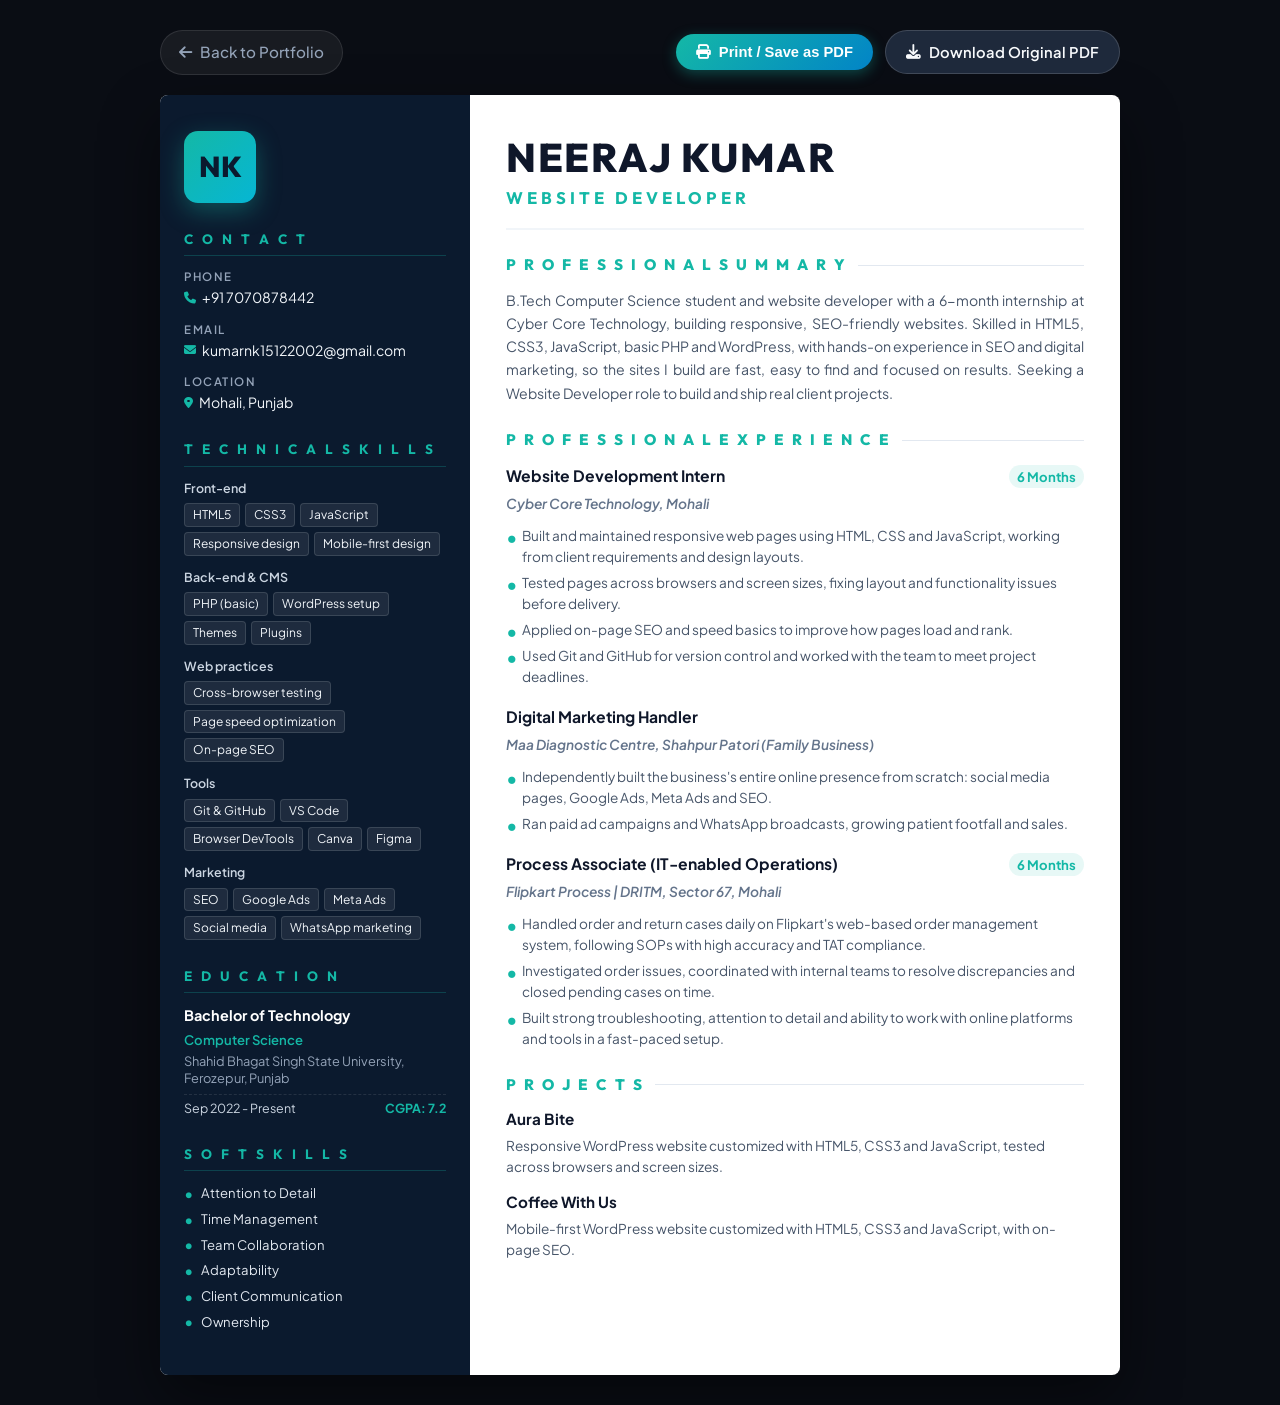
==== resume.html @ 1daba987 "Update portfolio and resume to Website Developer profile, experience, and responsive design" ====
<!DOCTYPE html>
<html lang="en">
<head>
    <meta charset="UTF-8">
    <meta name="viewport" content="width=device-width, initial-scale=1.0">
    <title>Neeraj Kumar - Website Developer | Resume</title>
    <meta name="description" content="Resume of Neeraj Kumar - Website Developer & B.Tech Computer Science Student. Skilled in HTML5, CSS3, JavaScript, WordPress, PHP, and On-Page SEO.">
    
    <!-- Google Fonts -->
    <link rel="preconnect" href="https://fonts.googleapis.com">
    <link rel="preconnect" href="https://fonts.gstatic.com" crossorigin>
    <link href="https://fonts.googleapis.com/css2?family=Outfit:wght@300;400;500;600;700;800&family=Plus+Jakarta+Sans:wght@300;400;500;600;700;800&display=swap" rel="stylesheet">
    
    <!-- Font Awesome -->
    <link rel="stylesheet" href="https://cdnjs.cloudflare.com/ajax/libs/font-awesome/6.5.1/css/all.min.css">
    
    <style>
        :root {
            --sidebar-bg: #0b1a2e;
            --sidebar-card: rgba(255, 255, 255, 0.05);
            --sidebar-text: #e2e8f0;
            --sidebar-muted: #94a3b8;
            --accent-teal: #14b8a6;
            --accent-cyan: #06b6d4;
            --accent-badge: #0284c7;
            --main-bg: #ffffff;
            --main-text: #1e293b;
            --main-subtext: #475569;
            --main-heading: #0f172a;
            --border-light: #e2e8f0;
            --shadow: 0 10px 30px rgba(0, 0, 0, 0.12);
        }

        * {
            box-sizing: border-box;
            margin: 0;
            padding: 0;
        }

        body {
            font-family: 'Plus Jakarta Sans', sans-serif;
            background: #0a0d14;
            color: var(--main-text);
            line-height: 1.5;
            padding: 30px 15px;
            min-height: 100vh;
        }

        /* Top Action Bar (hidden on print) */
        .top-action-bar {
            max-width: 960px;
            margin: 0 auto 20px auto;
            display: flex;
            align-items: center;
            justify-content: space-between;
            gap: 12px;
            flex-wrap: wrap;
        }

        .action-link {
            display: inline-flex;
            align-items: center;
            gap: 8px;
            color: #94a3b8;
            text-decoration: none;
            font-size: 0.95rem;
            font-weight: 500;
            padding: 10px 18px;
            background: rgba(255, 255, 255, 0.06);
            border: 1px solid rgba(255, 255, 255, 0.1);
            border-radius: 9999px;
            transition: all 0.2s ease;
        }

        .action-link:hover {
            color: #fff;
            background: rgba(255, 255, 255, 0.12);
            border-color: rgba(255, 255, 255, 0.25);
            transform: translateY(-2px);
        }

        .action-buttons {
            display: flex;
            align-items: center;
            gap: 12px;
        }

        .btn-action {
            display: inline-flex;
            align-items: center;
            gap: 8px;
            padding: 10px 20px;
            border-radius: 9999px;
            font-size: 0.92rem;
            font-weight: 600;
            text-decoration: none;
            cursor: pointer;
            border: none;
            transition: all 0.2s ease;
        }

        .btn-print {
            background: linear-gradient(135deg, #14b8a6 0%, #0284c7 100%);
            color: #ffffff;
            box-shadow: 0 4px 14px rgba(20, 184, 166, 0.35);
        }

        .btn-print:hover {
            transform: translateY(-2px);
            box-shadow: 0 6px 20px rgba(20, 184, 166, 0.5);
        }

        .btn-download {
            background: #1e293b;
            color: #f8fafc;
            border: 1px solid rgba(255, 255, 255, 0.15);
        }

        .btn-download:hover {
            background: #334155;
            color: #ffffff;
        }

        /* Resume Page Container */
        .resume-page {
            max-width: 960px;
            margin: 0 auto;
            background: var(--main-bg);
            border-radius: 8px;
            overflow: hidden;
            box-shadow: 0 25px 60px rgba(0, 0, 0, 0.45);
            display: grid;
            grid-template-columns: 310px 1fr;
            min-height: 1280px;
        }

        /* ---------------- LEFT SIDEBAR ---------------- */
        .resume-sidebar {
            background: var(--sidebar-bg);
            color: var(--sidebar-text);
            padding: 36px 24px;
            display: flex;
            flex-direction: column;
            gap: 26px;
        }

        .brand-avatar {
            width: 72px;
            height: 72px;
            border-radius: 14px;
            background: linear-gradient(135deg, #14b8a6 0%, #06b6d4 100%);
            display: flex;
            align-items: center;
            justify-content: center;
            font-family: 'Outfit', sans-serif;
            font-size: 1.8rem;
            font-weight: 800;
            color: #0b1a2e;
            box-shadow: 0 8px 24px rgba(20, 184, 166, 0.35);
        }

        .sidebar-section {
            display: flex;
            flex-direction: column;
            gap: 12px;
        }

        .sidebar-title {
            font-family: 'Outfit', sans-serif;
            font-size: 0.85rem;
            letter-spacing: 3px;
            text-transform: uppercase;
            font-weight: 700;
            color: var(--accent-teal);
            border-bottom: 1px solid rgba(20, 184, 166, 0.25);
            padding-bottom: 6px;
        }

        /* Contact Items */
        .contact-group {
            display: flex;
            flex-direction: column;
            gap: 12px;
        }

        .contact-entry {
            display: flex;
            flex-direction: column;
            gap: 2px;
        }

        .contact-entry .label {
            font-size: 0.72rem;
            letter-spacing: 1.5px;
            text-transform: uppercase;
            color: var(--sidebar-muted);
            font-weight: 600;
        }

        .contact-entry .val {
            font-size: 0.88rem;
            color: #f1f5f9;
            text-decoration: none;
            word-break: break-word;
            display: flex;
            align-items: center;
            gap: 6px;
        }

        .contact-entry .val:hover {
            color: var(--accent-teal);
        }

        /* Technical Skills Pills */
        .skills-group {
            display: flex;
            flex-direction: column;
            gap: 12px;
        }

        .skill-cluster {
            display: flex;
            flex-direction: column;
            gap: 6px;
        }

        .cluster-title {
            font-size: 0.78rem;
            font-weight: 600;
            color: #cbd5e1;
        }

        .skill-pills {
            display: flex;
            flex-wrap: wrap;
            gap: 5px;
        }

        .skill-tag {
            background: rgba(255, 255, 255, 0.08);
            border: 1px solid rgba(255, 255, 255, 0.12);
            color: #f1f5f9;
            font-size: 0.75rem;
            padding: 3px 8px;
            border-radius: 4px;
            line-height: 1.3;
        }

        /* Education */
        .edu-entry {
            display: flex;
            flex-direction: column;
            gap: 3px;
        }

        .edu-degree {
            font-size: 0.9rem;
            font-weight: 700;
            color: #ffffff;
        }

        .edu-major {
            font-size: 0.82rem;
            color: var(--accent-teal);
            font-weight: 600;
        }

        .edu-school {
            font-size: 0.8rem;
            color: var(--sidebar-muted);
            line-height: 1.35;
        }

        .edu-meta {
            display: flex;
            justify-content: space-between;
            font-size: 0.78rem;
            color: #cbd5e1;
            margin-top: 4px;
            padding-top: 4px;
            border-top: 1px dashed rgba(255, 255, 255, 0.1);
        }

        .edu-cgpa {
            font-weight: 700;
            color: var(--accent-teal);
        }

        /* Soft Skills */
        .soft-skills-list {
            list-style: none;
            display: flex;
            flex-direction: column;
            gap: 6px;
        }

        .soft-skills-list li {
            font-size: 0.82rem;
            color: #e2e8f0;
            display: flex;
            align-items: center;
            gap: 8px;
        }

        .soft-skills-list li::before {
            content: "•";
            color: var(--accent-teal);
            font-size: 1.1rem;
            line-height: 0;
        }

        /* ---------------- RIGHT CONTENT ---------------- */
        .resume-main {
            padding: 40px 36px;
            display: flex;
            flex-direction: column;
            gap: 24px;
        }

        /* Main Header */
        .main-header {
            border-bottom: 2px solid #f1f5f9;
            padding-bottom: 18px;
        }

        .candidate-name {
            font-family: 'Outfit', sans-serif;
            font-size: 2.5rem;
            font-weight: 800;
            letter-spacing: 1.5px;
            color: var(--main-heading);
            line-height: 1.1;
            text-transform: uppercase;
        }

        .candidate-role {
            font-family: 'Outfit', sans-serif;
            font-size: 1.05rem;
            letter-spacing: 4px;
            text-transform: uppercase;
            font-weight: 700;
            color: var(--accent-teal);
            margin-top: 6px;
        }

        /* Content Sections */
        .content-section {
            display: flex;
            flex-direction: column;
            gap: 12px;
        }

        .section-header-title {
            font-family: 'Outfit', sans-serif;
            font-size: 0.95rem;
            letter-spacing: 2.5px;
            text-transform: uppercase;
            font-weight: 800;
            color: var(--accent-teal);
            display: flex;
            align-items: center;
            gap: 10px;
        }

        .section-header-title::after {
            content: "";
            flex-grow: 1;
            height: 1px;
            background: #e2e8f0;
        }

        .summary-text {
            font-size: 0.88rem;
            color: var(--main-subtext);
            line-height: 1.65;
            text-align: justify;
        }

        /* Experience Entries */
        .experience-list {
            display: flex;
            flex-direction: column;
            gap: 18px;
        }

        .exp-entry {
            display: flex;
            flex-direction: column;
            gap: 6px;
        }

        .exp-header {
            display: flex;
            align-items: baseline;
            justify-content: space-between;
            flex-wrap: wrap;
            gap: 6px;
        }

        .exp-role {
            font-size: 0.98rem;
            font-weight: 700;
            color: var(--main-heading);
        }

        .exp-duration {
            font-size: 0.82rem;
            font-weight: 700;
            color: var(--accent-teal);
            background: rgba(20, 184, 166, 0.1);
            padding: 2px 8px;
            border-radius: 9999px;
        }

        .exp-company {
            font-size: 0.86rem;
            font-weight: 600;
            color: #64748b;
            font-style: italic;
        }

        .exp-bullets {
            list-style: none;
            padding-left: 0;
            display: flex;
            flex-direction: column;
            gap: 5px;
            margin-top: 4px;
        }

        .exp-bullets li {
            font-size: 0.85rem;
            color: var(--main-subtext);
            line-height: 1.55;
            position: relative;
            padding-left: 16px;
        }

        .exp-bullets li::before {
            content: "•";
            position: absolute;
            left: 0;
            top: -1px;
            color: var(--accent-teal);
            font-size: 1.1rem;
            font-weight: bold;
        }

        /* Projects Entries */
        .projects-list {
            display: flex;
            flex-direction: column;
            gap: 14px;
        }

        .proj-entry {
            display: flex;
            flex-direction: column;
            gap: 4px;
        }

        .proj-title {
            font-size: 0.95rem;
            font-weight: 700;
            color: var(--main-heading);
        }

        .proj-desc {
            font-size: 0.85rem;
            color: var(--main-subtext);
            line-height: 1.55;
        }

        /* Print Styling */
        @media print {
            body {
                background: #ffffff !important;
                padding: 0 !important;
                margin: 0 !important;
            }

            .top-action-bar {
                display: none !important;
            }

            .resume-page {
                box-shadow: none !important;
                border-radius: 0 !important;
                max-width: 100% !important;
                width: 100% !important;
                min-height: auto !important;
                grid-template-columns: 290px 1fr !important;
            }

            .resume-sidebar {
                background: #0b1a2e !important;
                -webkit-print-color-adjust: exact !important;
                print-color-adjust: exact !important;
            }

            .brand-avatar {
                background: #14b8a6 !important;
                -webkit-print-color-adjust: exact !important;
                print-color-adjust: exact !important;
            }

            .skill-tag {
                background: rgba(255, 255, 255, 0.12) !important;
                border: 1px solid rgba(255, 255, 255, 0.2) !important;
                -webkit-print-color-adjust: exact !important;
                print-color-adjust: exact !important;
            }

            .exp-duration {
                background: rgba(20, 184, 166, 0.15) !important;
                -webkit-print-color-adjust: exact !important;
                print-color-adjust: exact !important;
            }
        }

        /* Responsive Layout for Screens */
        @media (max-width: 820px) {
            .resume-page {
                grid-template-columns: 1fr;
            }

            .resume-sidebar {
                padding: 30px 20px;
            }

            .resume-main {
                padding: 30px 20px;
            }
        }
    </style>
</head>
<body>
    <!-- Top Action Bar -->
    <div class="top-action-bar">
        <a href="index.html" class="action-link">
            <i class="fa-solid fa-arrow-left"></i> Back to Portfolio
        </a>
        <div class="action-buttons">
            <button onclick="window.print()" class="btn-action btn-print">
                <i class="fa-solid fa-print"></i> Print / Save as PDF
            </button>
            <a href="12.pdf" target="_blank" download="Neeraj_Kumar_Resume.pdf" class="btn-action btn-download">
                <i class="fa-solid fa-download"></i> Download Original PDF
            </a>
        </div>
    </div>

    <!-- Resume Document -->
    <div class="resume-page" id="resumeDoc">
        <!-- Left Sidebar -->
        <aside class="resume-sidebar">
            <div class="brand-avatar">NK</div>

            <!-- Contact -->
            <div class="sidebar-section">
                <h3 class="sidebar-title">C O N T A C T</h3>
                <div class="contact-group">
                    <div class="contact-entry">
                        <span class="label">Phone</span>
                        <a href="tel:+917070878442" class="val"><i class="fa-solid fa-phone" style="font-size: 0.75rem; color: var(--accent-teal);"></i> +91 7070878442</a>
                    </div>
                    <div class="contact-entry">
                        <span class="label">Email</span>
                        <a href="mailto:kumarnk15122002@gmail.com" class="val"><i class="fa-solid fa-envelope" style="font-size: 0.75rem; color: var(--accent-teal);"></i> kumarnk15122002@gmail.com</a>
                    </div>
                    <div class="contact-entry">
                        <span class="label">Location</span>
                        <span class="val"><i class="fa-solid fa-location-dot" style="font-size: 0.75rem; color: var(--accent-teal);"></i> Mohali, Punjab</span>
                    </div>
                </div>
            </div>

            <!-- Technical Skills -->
            <div class="sidebar-section">
                <h3 class="sidebar-title">T E C H N I C A L  S K I L L S</h3>
                <div class="skills-group">
                    <!-- Front-end -->
                    <div class="skill-cluster">
                        <span class="cluster-title">Front-end</span>
                        <div class="skill-pills">
                            <span class="skill-tag">HTML5</span>
                            <span class="skill-tag">CSS3</span>
                            <span class="skill-tag">JavaScript</span>
                            <span class="skill-tag">Responsive design</span>
                            <span class="skill-tag">Mobile-first design</span>
                        </div>
                    </div>

                    <!-- Back-end & CMS -->
                    <div class="skill-cluster">
                        <span class="cluster-title">Back-end &amp; CMS</span>
                        <div class="skill-pills">
                            <span class="skill-tag">PHP (basic)</span>
                            <span class="skill-tag">WordPress setup</span>
                            <span class="skill-tag">Themes</span>
                            <span class="skill-tag">Plugins</span>
                        </div>
                    </div>

                    <!-- Web practices -->
                    <div class="skill-cluster">
                        <span class="cluster-title">Web practices</span>
                        <div class="skill-pills">
                            <span class="skill-tag">Cross-browser testing</span>
                            <span class="skill-tag">Page speed optimization</span>
                            <span class="skill-tag">On-page SEO</span>
                        </div>
                    </div>

                    <!-- Tools -->
                    <div class="skill-cluster">
                        <span class="cluster-title">Tools</span>
                        <div class="skill-pills">
                            <span class="skill-tag">Git &amp; GitHub</span>
                            <span class="skill-tag">VS Code</span>
                            <span class="skill-tag">Browser DevTools</span>
                            <span class="skill-tag">Canva</span>
                            <span class="skill-tag">Figma</span>
                        </div>
                    </div>

                    <!-- Marketing -->
                    <div class="skill-cluster">
                        <span class="cluster-title">Marketing</span>
                        <div class="skill-pills">
                            <span class="skill-tag">SEO</span>
                            <span class="skill-tag">Google Ads</span>
                            <span class="skill-tag">Meta Ads</span>
                            <span class="skill-tag">Social media</span>
                            <span class="skill-tag">WhatsApp marketing</span>
                        </div>
                    </div>
                </div>
            </div>

            <!-- Education -->
            <div class="sidebar-section">
                <h3 class="sidebar-title">E D U C A T I O N</h3>
                <div class="edu-entry">
                    <span class="edu-degree">Bachelor of Technology</span>
                    <span class="edu-major">Computer Science</span>
                    <span class="edu-school">Shahid Bhagat Singh State University, Ferozepur, Punjab</span>
                    <div class="edu-meta">
                        <span>Sep 2022 - Present</span>
                        <span class="edu-cgpa">CGPA: 7.2</span>
                    </div>
                </div>
            </div>

            <!-- Soft Skills -->
            <div class="sidebar-section">
                <h3 class="sidebar-title">S O F T  S K I L L S</h3>
                <ul class="soft-skills-list">
                    <li>Attention to Detail</li>
                    <li>Time Management</li>
                    <li>Team Collaboration</li>
                    <li>Adaptability</li>
                    <li>Client Communication</li>
                    <li>Ownership</li>
                </ul>
            </div>
        </aside>

        <!-- Right Main Column -->
        <main class="resume-main">
            <!-- Header -->
            <header class="main-header">
                <h1 class="candidate-name">NEERAJ KUMAR</h1>
                <h2 class="candidate-role">WEBSITE DEVELOPER</h2>
            </header>

            <!-- Professional Summary -->
            <section class="content-section">
                <h3 class="section-header-title">P R O F E S S I O N A L  S U M M A R Y</h3>
                <p class="summary-text">
                    B.Tech Computer Science student and website developer with a 6-month internship at Cyber Core Technology, building responsive, SEO-friendly websites. Skilled in HTML5, CSS3, JavaScript, basic PHP and WordPress, with hands-on experience in SEO and digital marketing, so the sites I build are fast, easy to find and focused on results. Seeking a Website Developer role to build and ship real client projects.
                </p>
            </section>

            <!-- Professional Experience -->
            <section class="content-section">
                <h3 class="section-header-title">P R O F E S S I O N A L  E X P E R I E N C E</h3>
                <div class="experience-list">
                    <!-- Experience 1 -->
                    <div class="exp-entry">
                        <div class="exp-header">
                            <span class="exp-role">Website Development Intern</span>
                            <span class="exp-duration">6 Months</span>
                        </div>
                        <span class="exp-company">Cyber Core Technology, Mohali</span>
                        <ul class="exp-bullets">
                            <li>Built and maintained responsive web pages using HTML, CSS and JavaScript, working from client requirements and design layouts.</li>
                            <li>Tested pages across browsers and screen sizes, fixing layout and functionality issues before delivery.</li>
                            <li>Applied on-page SEO and speed basics to improve how pages load and rank.</li>
                            <li>Used Git and GitHub for version control and worked with the team to meet project deadlines.</li>
                        </ul>
                    </div>

                    <!-- Experience 2 -->
                    <div class="exp-entry">
                        <div class="exp-header">
                            <span class="exp-role">Digital Marketing Handler</span>
                        </div>
                        <span class="exp-company">Maa Diagnostic Centre, Shahpur Patori (Family Business)</span>
                        <ul class="exp-bullets">
                            <li>Independently built the business's entire online presence from scratch: social media pages, Google Ads, Meta Ads and SEO.</li>
                            <li>Ran paid ad campaigns and WhatsApp broadcasts, growing patient footfall and sales.</li>
                        </ul>
                    </div>

                    <!-- Experience 3 -->
                    <div class="exp-entry">
                        <div class="exp-header">
                            <span class="exp-role">Process Associate (IT-enabled Operations)</span>
                            <span class="exp-duration">6 Months</span>
                        </div>
                        <span class="exp-company">Flipkart Process | DRITM, Sector 67, Mohali</span>
                        <ul class="exp-bullets">
                            <li>Handled order and return cases daily on Flipkart's web-based order management system, following SOPs with high accuracy and TAT compliance.</li>
                            <li>Investigated order issues, coordinated with internal teams to resolve discrepancies and closed pending cases on time.</li>
                            <li>Built strong troubleshooting, attention to detail and ability to work with online platforms and tools in a fast-paced setup.</li>
                        </ul>
                    </div>
                </div>
            </section>

            <!-- Projects -->
            <section class="content-section">
                <h3 class="section-header-title">P R O J E C T S</h3>
                <div class="projects-list">
                    <!-- Project 1 -->
                    <div class="proj-entry">
                        <h4 class="proj-title">Aura Bite</h4>
                        <p class="proj-desc">
                            Responsive WordPress website customized with HTML5, CSS3 and JavaScript, tested across browsers and screen sizes.
                        </p>
                    </div>

                    <!-- Project 2 -->
                    <div class="proj-entry">
                        <h4 class="proj-title">Coffee With Us</h4>
                        <p class="proj-desc">
                            Mobile-first WordPress website customized with HTML5, CSS3 and JavaScript, with on-page SEO.
                        </p>
                    </div>
                </div>
            </section>
        </main>
    </div>
</body>
</html>
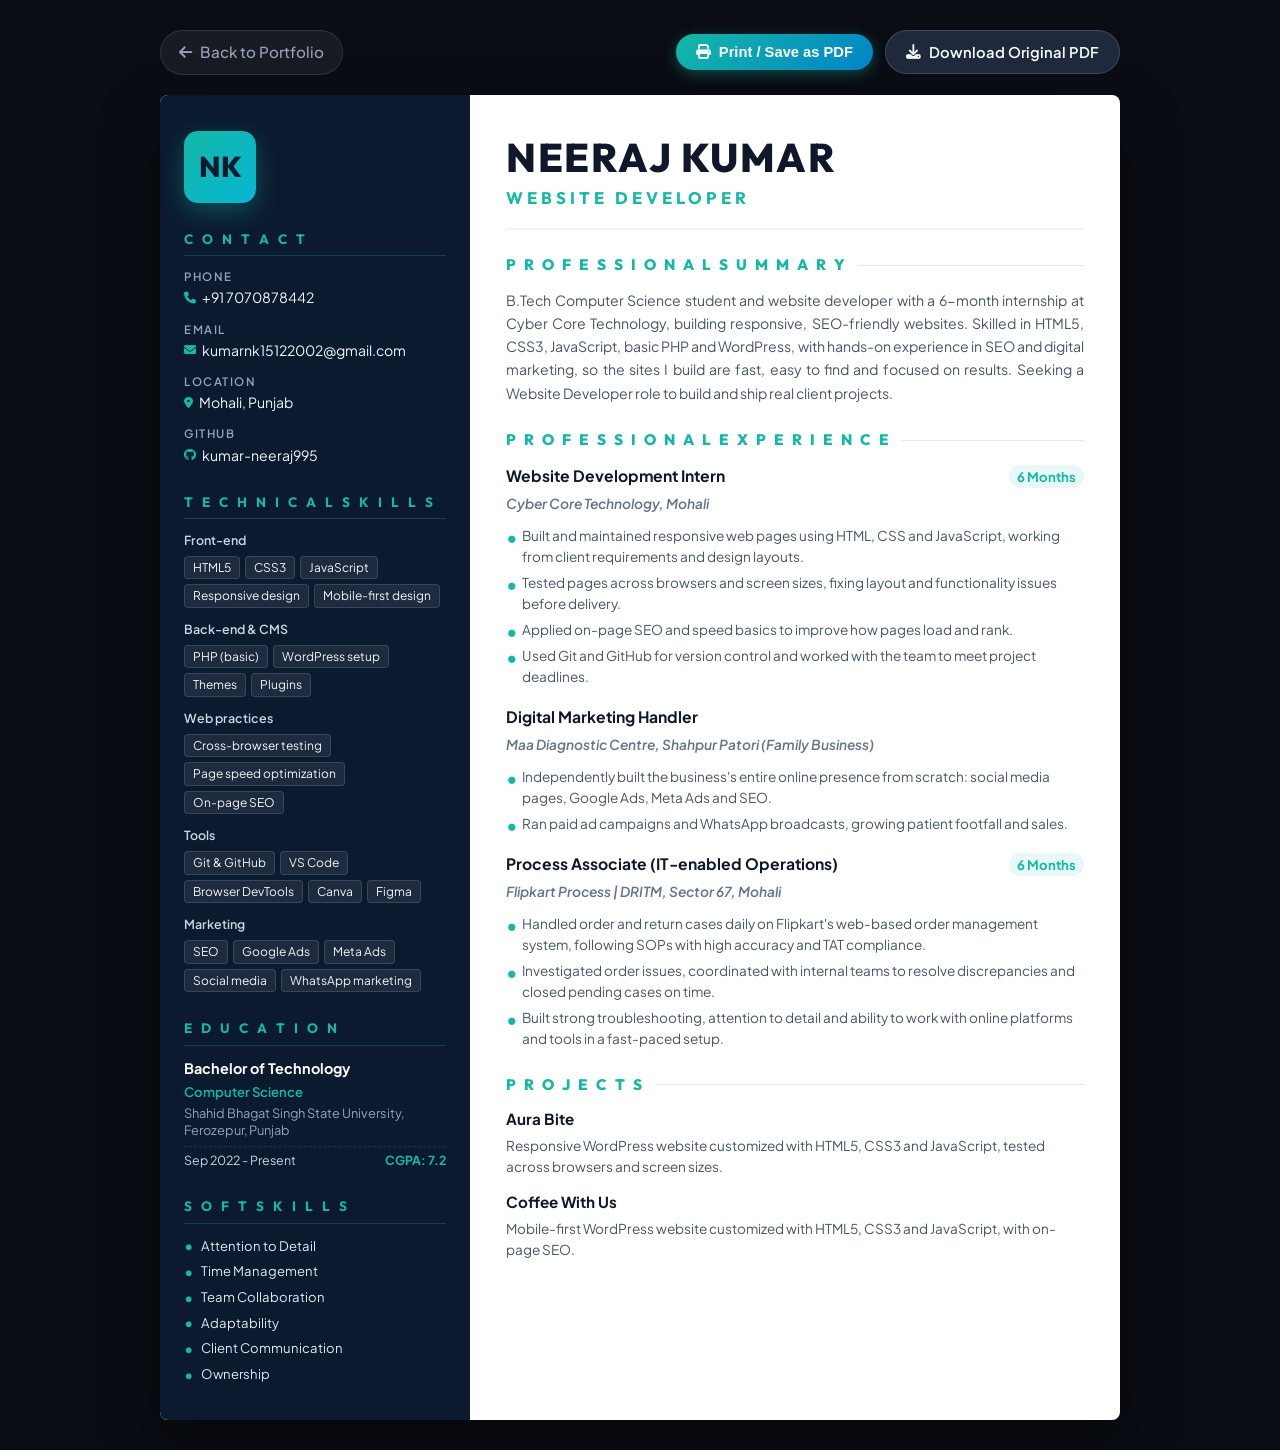
==== commit 9c1433e8: "Add working FormSubmit email delivery to kumarnk15122002@gmail.com, interactive project showcase mod" ====
--- a/resume.html
+++ b/resume.html
@@ -572,6 +572,10 @@
                         <span class="label">Location</span>
                         <span class="val"><i class="fa-solid fa-location-dot" style="font-size: 0.75rem; color: var(--accent-teal);"></i> Mohali, Punjab</span>
                     </div>
+                    <div class="contact-entry">
+                        <span class="label">GitHub</span>
+                        <a href="https://github.com/kumar-neeraj995" target="_blank" class="val"><i class="fa-brands fa-github" style="font-size: 0.75rem; color: var(--accent-teal);"></i> kumar-neeraj995</a>
+                    </div>
                 </div>
             </div>
 
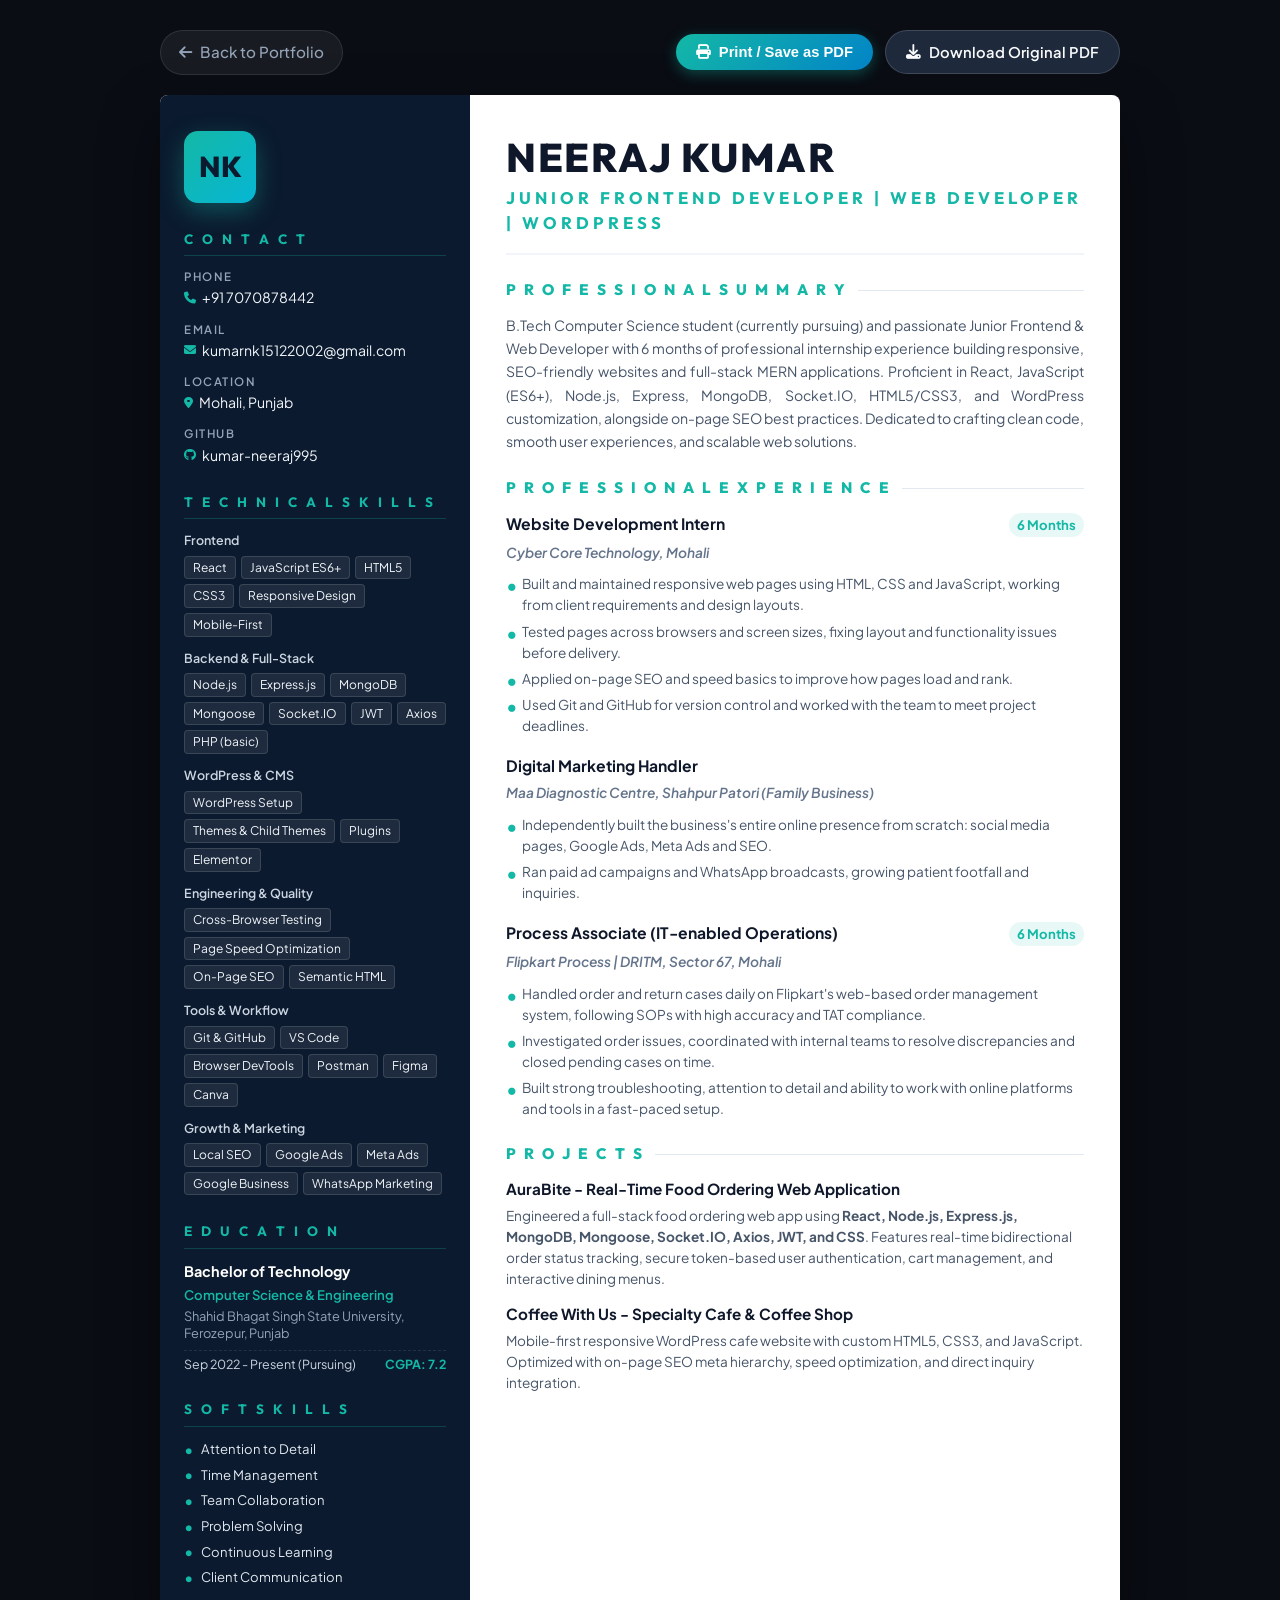
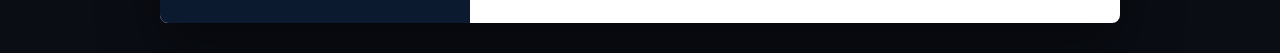
==== commit a64fb243: "Elevate portfolio: Junior Frontend & MERN stack, AuraBite case study, responsive UI" ====
--- a/resume.html
+++ b/resume.html
@@ -3,8 +3,12 @@
 <head>
     <meta charset="UTF-8">
     <meta name="viewport" content="width=device-width, initial-scale=1.0">
-    <title>Neeraj Kumar - Website Developer | Resume</title>
-    <meta name="description" content="Resume of Neeraj Kumar - Website Developer & B.Tech Computer Science Student. Skilled in HTML5, CSS3, JavaScript, WordPress, PHP, and On-Page SEO.">
+    <title>Neeraj Kumar - Junior Frontend Developer &amp; Web Developer | Resume</title>
+    <meta name="description" content="Resume of Neeraj Kumar - Junior Frontend Developer, Web Developer & WordPress Developer. Skilled in React, JavaScript, Node.js, Express, MongoDB, Socket.IO, HTML5, CSS3, WordPress, and SEO.">
+    
+    <!-- Favicon & Canonical Link -->
+    <link rel="icon" type="image/svg+xml" href="data:image/svg+xml,<svg xmlns='http://www.w3.org/2000/svg' viewBox='0 0 100 100'><defs><linearGradient id='g' x1='0%25' y1='0%25' x2='100%25' y2='100%25'><stop offset='0%25' stop-color='%2314b8a6'/><stop offset='100%25' stop-color='%2306b6d4'/></linearGradient></defs><rect width='100' height='100' rx='24' fill='%230b1a2e'/><text x='50%25' y='64%25' font-size='50' font-weight='bold' font-family='monospace' fill='url(%23g)' text-anchor='middle'>CV</text></svg>">
+    <link rel="canonical" href="https://neeraj-kumar-portfolio-ashy.vercel.app/resume.html">
     
     <!-- Google Fonts -->
     <link rel="preconnect" href="https://fonts.googleapis.com">
@@ -585,58 +589,76 @@
                 <div class="skills-group">
                     <!-- Front-end -->
                     <div class="skill-cluster">
-                        <span class="cluster-title">Front-end</span>
+                        <span class="cluster-title">Frontend</span>
                         <div class="skill-pills">
+                            <span class="skill-tag">React</span>
+                            <span class="skill-tag">JavaScript ES6+</span>
                             <span class="skill-tag">HTML5</span>
                             <span class="skill-tag">CSS3</span>
-                            <span class="skill-tag">JavaScript</span>
-                            <span class="skill-tag">Responsive design</span>
-                            <span class="skill-tag">Mobile-first design</span>
-                        </div>
-                    </div>
-
-                    <!-- Back-end & CMS -->
+                            <span class="skill-tag">Responsive Design</span>
+                            <span class="skill-tag">Mobile-First</span>
+                        </div>
+                    </div>
+
+                    <!-- Full-Stack & Backend -->
                     <div class="skill-cluster">
-                        <span class="cluster-title">Back-end &amp; CMS</span>
+                        <span class="cluster-title">Backend &amp; Full-Stack</span>
                         <div class="skill-pills">
+                            <span class="skill-tag">Node.js</span>
+                            <span class="skill-tag">Express.js</span>
+                            <span class="skill-tag">MongoDB</span>
+                            <span class="skill-tag">Mongoose</span>
+                            <span class="skill-tag">Socket.IO</span>
+                            <span class="skill-tag">JWT</span>
+                            <span class="skill-tag">Axios</span>
                             <span class="skill-tag">PHP (basic)</span>
-                            <span class="skill-tag">WordPress setup</span>
-                            <span class="skill-tag">Themes</span>
+                        </div>
+                    </div>
+
+                    <!-- WordPress & CMS -->
+                    <div class="skill-cluster">
+                        <span class="cluster-title">WordPress &amp; CMS</span>
+                        <div class="skill-pills">
+                            <span class="skill-tag">WordPress Setup</span>
+                            <span class="skill-tag">Themes &amp; Child Themes</span>
                             <span class="skill-tag">Plugins</span>
+                            <span class="skill-tag">Elementor</span>
                         </div>
                     </div>
 
                     <!-- Web practices -->
                     <div class="skill-cluster">
-                        <span class="cluster-title">Web practices</span>
+                        <span class="cluster-title">Engineering &amp; Quality</span>
                         <div class="skill-pills">
-                            <span class="skill-tag">Cross-browser testing</span>
-                            <span class="skill-tag">Page speed optimization</span>
-                            <span class="skill-tag">On-page SEO</span>
+                            <span class="skill-tag">Cross-Browser Testing</span>
+                            <span class="skill-tag">Page Speed Optimization</span>
+                            <span class="skill-tag">On-Page SEO</span>
+                            <span class="skill-tag">Semantic HTML</span>
                         </div>
                     </div>
 
                     <!-- Tools -->
                     <div class="skill-cluster">
-                        <span class="cluster-title">Tools</span>
+                        <span class="cluster-title">Tools &amp; Workflow</span>
                         <div class="skill-pills">
                             <span class="skill-tag">Git &amp; GitHub</span>
                             <span class="skill-tag">VS Code</span>
                             <span class="skill-tag">Browser DevTools</span>
+                            <span class="skill-tag">Postman</span>
+                            <span class="skill-tag">Figma</span>
                             <span class="skill-tag">Canva</span>
-                            <span class="skill-tag">Figma</span>
-                        </div>
-                    </div>
-
-                    <!-- Marketing -->
+                        </div>
+                    </div>
+
+                    <!-- Marketing & Growth -->
                     <div class="skill-cluster">
-                        <span class="cluster-title">Marketing</span>
+                        <span class="cluster-title">Growth &amp; Marketing</span>
                         <div class="skill-pills">
-                            <span class="skill-tag">SEO</span>
+                            <span class="skill-tag">Local SEO</span>
                             <span class="skill-tag">Google Ads</span>
                             <span class="skill-tag">Meta Ads</span>
-                            <span class="skill-tag">Social media</span>
-                            <span class="skill-tag">WhatsApp marketing</span>
+                            <span class="skill-tag">Google Business</span>
+                            <span class="skill-tag">WhatsApp Marketing</span>
                         </div>
                     </div>
                 </div>
@@ -647,10 +669,10 @@
                 <h3 class="sidebar-title">E D U C A T I O N</h3>
                 <div class="edu-entry">
                     <span class="edu-degree">Bachelor of Technology</span>
-                    <span class="edu-major">Computer Science</span>
+                    <span class="edu-major">Computer Science &amp; Engineering</span>
                     <span class="edu-school">Shahid Bhagat Singh State University, Ferozepur, Punjab</span>
                     <div class="edu-meta">
-                        <span>Sep 2022 - Present</span>
+                        <span>Sep 2022 - Present (Pursuing)</span>
                         <span class="edu-cgpa">CGPA: 7.2</span>
                     </div>
                 </div>
@@ -663,9 +685,9 @@
                     <li>Attention to Detail</li>
                     <li>Time Management</li>
                     <li>Team Collaboration</li>
-                    <li>Adaptability</li>
+                    <li>Problem Solving</li>
+                    <li>Continuous Learning</li>
                     <li>Client Communication</li>
-                    <li>Ownership</li>
                 </ul>
             </div>
         </aside>
@@ -675,14 +697,14 @@
             <!-- Header -->
             <header class="main-header">
                 <h1 class="candidate-name">NEERAJ KUMAR</h1>
-                <h2 class="candidate-role">WEBSITE DEVELOPER</h2>
+                <h2 class="candidate-role">JUNIOR FRONTEND DEVELOPER | WEB DEVELOPER | WORDPRESS</h2>
             </header>
 
             <!-- Professional Summary -->
             <section class="content-section">
                 <h3 class="section-header-title">P R O F E S S I O N A L  S U M M A R Y</h3>
                 <p class="summary-text">
-                    B.Tech Computer Science student and website developer with a 6-month internship at Cyber Core Technology, building responsive, SEO-friendly websites. Skilled in HTML5, CSS3, JavaScript, basic PHP and WordPress, with hands-on experience in SEO and digital marketing, so the sites I build are fast, easy to find and focused on results. Seeking a Website Developer role to build and ship real client projects.
+                    B.Tech Computer Science student (currently pursuing) and passionate Junior Frontend &amp; Web Developer with 6 months of professional internship experience building responsive, SEO-friendly websites and full-stack MERN applications. Proficient in React, JavaScript (ES6+), Node.js, Express, MongoDB, Socket.IO, HTML5/CSS3, and WordPress customization, alongside on-page SEO best practices. Dedicated to crafting clean code, smooth user experiences, and scalable web solutions.
                 </p>
             </section>
 
@@ -713,7 +735,7 @@
                         <span class="exp-company">Maa Diagnostic Centre, Shahpur Patori (Family Business)</span>
                         <ul class="exp-bullets">
                             <li>Independently built the business's entire online presence from scratch: social media pages, Google Ads, Meta Ads and SEO.</li>
-                            <li>Ran paid ad campaigns and WhatsApp broadcasts, growing patient footfall and sales.</li>
+                            <li>Ran paid ad campaigns and WhatsApp broadcasts, growing patient footfall and inquiries.</li>
                         </ul>
                     </div>
 
@@ -739,17 +761,17 @@
                 <div class="projects-list">
                     <!-- Project 1 -->
                     <div class="proj-entry">
-                        <h4 class="proj-title">Aura Bite</h4>
+                        <h4 class="proj-title">AuraBite - Real-Time Food Ordering Web Application</h4>
                         <p class="proj-desc">
-                            Responsive WordPress website customized with HTML5, CSS3 and JavaScript, tested across browsers and screen sizes.
+                            Engineered a full-stack food ordering web app using <strong>React, Node.js, Express.js, MongoDB, Mongoose, Socket.IO, Axios, JWT, and CSS</strong>. Features real-time bidirectional order status tracking, secure token-based user authentication, cart management, and interactive dining menus.
                         </p>
                     </div>
 
                     <!-- Project 2 -->
                     <div class="proj-entry">
-                        <h4 class="proj-title">Coffee With Us</h4>
+                        <h4 class="proj-title">Coffee With Us - Specialty Cafe &amp; Coffee Shop</h4>
                         <p class="proj-desc">
-                            Mobile-first WordPress website customized with HTML5, CSS3 and JavaScript, with on-page SEO.
+                            Mobile-first responsive WordPress cafe website with custom HTML5, CSS3, and JavaScript. Optimized with on-page SEO meta hierarchy, speed optimization, and direct inquiry integration.
                         </p>
                     </div>
                 </div>
